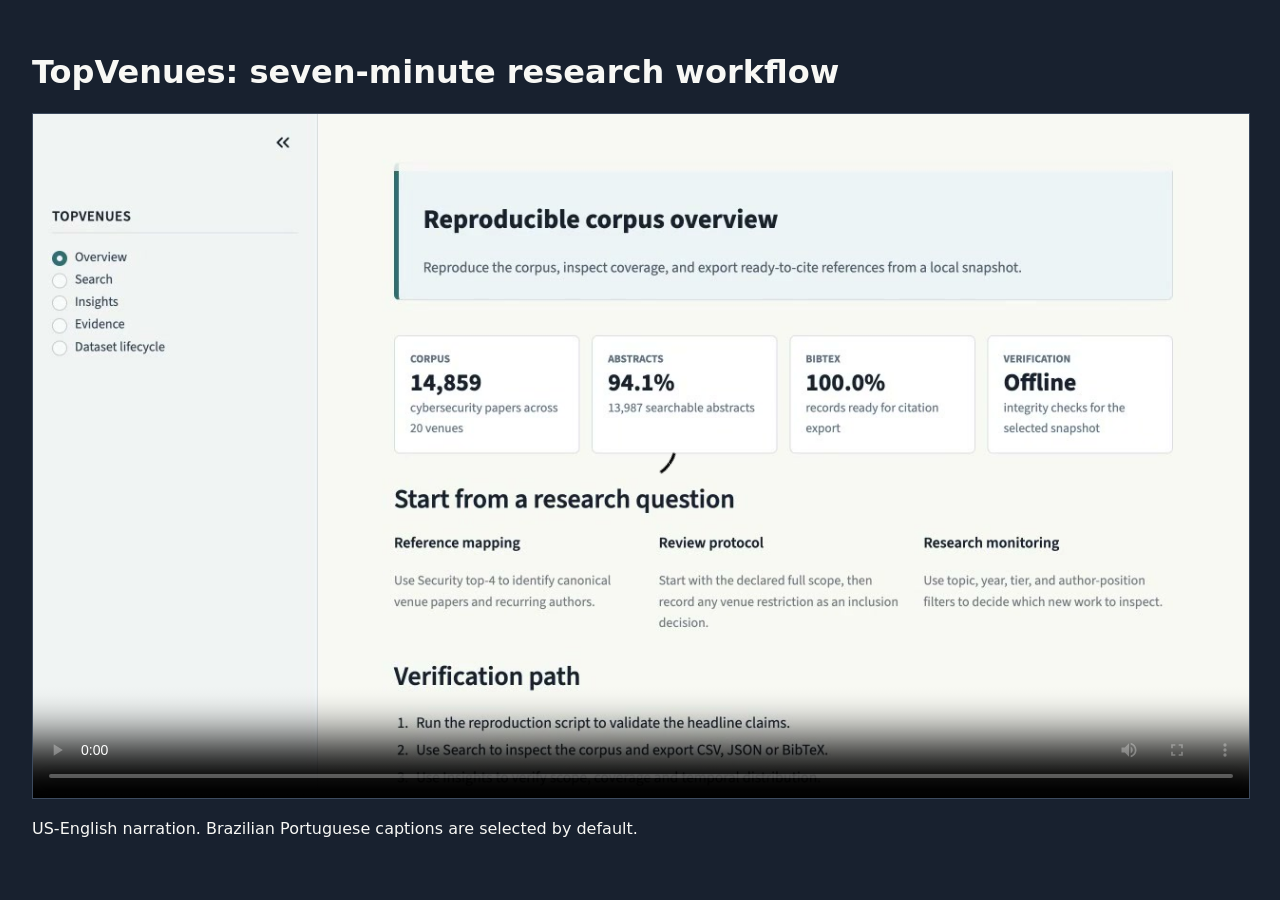
==== docs/demo/index.html @ 68c6725f "Publish the seven-minute bilingual demonstration" ====
<!doctype html>
<html lang="en">
  <head>
    <meta charset="utf-8">
    <meta name="viewport" content="width=device-width, initial-scale=1">
    <title>TopVenues — seven-minute demonstration</title>
    <style>
      body { margin: 0; background: #18212f; color: #f8f8f5; font: 16px system-ui, sans-serif; }
      main { max-width: 1280px; margin: 0 auto; padding: 2rem; }
      video { width: 100%; border: 1px solid #3d4b5f; background: #000; }
      a { color: #9fd0d2; }
    </style>
  </head>
  <body>
    <main>
      <h1>TopVenues: seven-minute research workflow</h1>
      <video controls preload="metadata"
        poster="../assets/demos/posters/topvenues-sf-demo-v1.5.0.jpg">
        <source src="../assets/demos/topvenues-sf-demo-v1.5.0.mp4" type="video/mp4">
        <track kind="captions" srclang="pt-BR" label="Português (Brasil)" default
          src="../assets/demos/captions/topvenues-sf-demo-v1.5.0.pt-BR.vtt">
        <track kind="captions" srclang="en" label="English"
          src="../assets/demos/captions/topvenues-sf-demo-v1.5.0.en.vtt">
      </video>
      <p>US-English narration. Brazilian Portuguese captions are selected by default.</p>
    </main>
  </body>
</html>
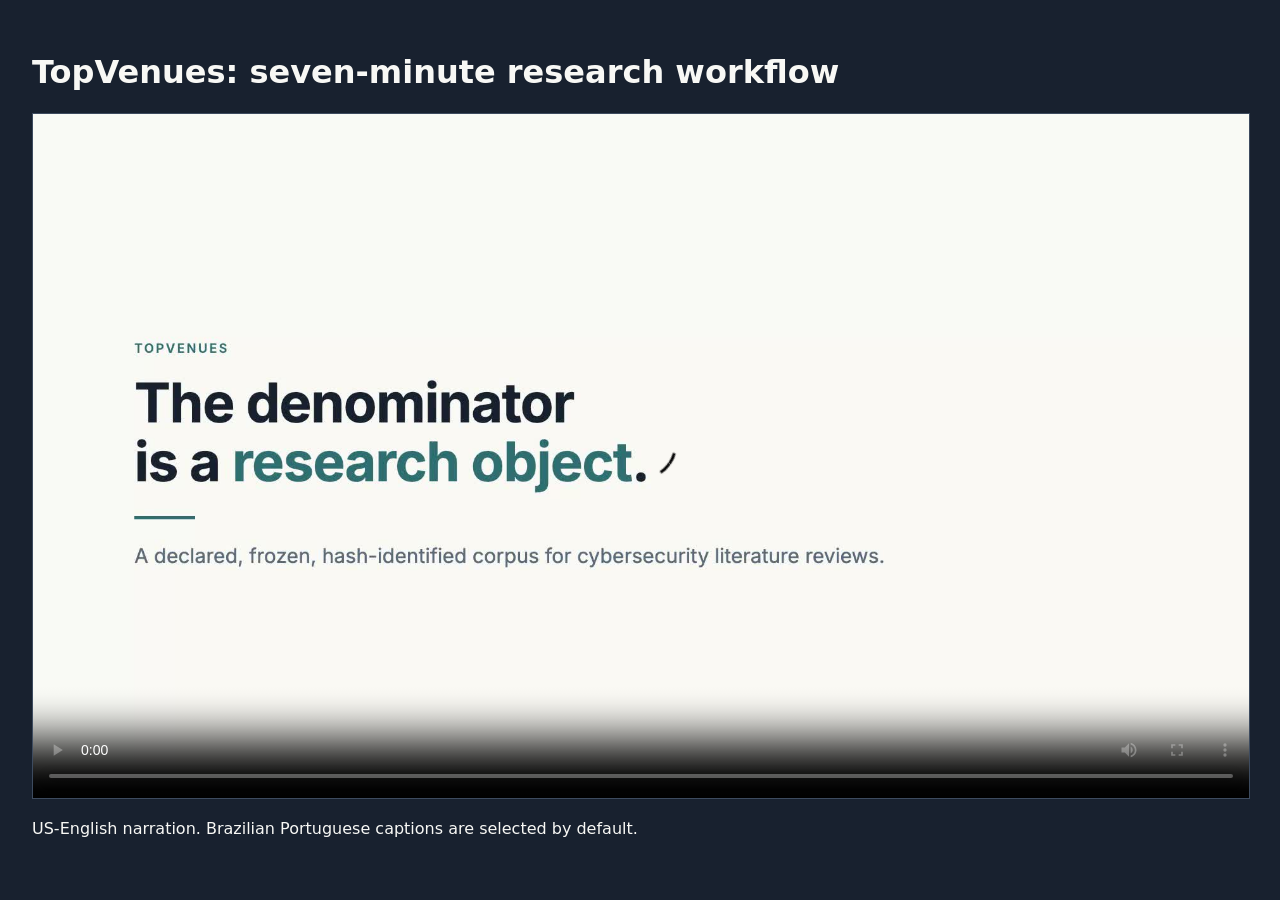
==== commit 1cbd72f8: "Replace the demonstration with one cut to the narration The published recording was the v1.5.0 captu" ====
--- a/docs/demo/index.html
+++ b/docs/demo/index.html
@@ -15,12 +15,12 @@
     <main>
       <h1>TopVenues: seven-minute research workflow</h1>
       <video controls preload="metadata"
-        poster="../assets/demos/posters/topvenues-sf-demo-v1.5.0.jpg">
-        <source src="../assets/demos/topvenues-sf-demo-v1.5.0.mp4" type="video/mp4">
+        poster="../assets/demos/posters/topvenues-demo-v1.5.9.jpg">
+        <source src="../assets/demos/topvenues-demo-v1.5.9.mp4" type="video/mp4">
         <track kind="captions" srclang="pt-BR" label="Português (Brasil)" default
-          src="../assets/demos/captions/topvenues-sf-demo-v1.5.0.pt-BR.vtt">
+          src="../assets/demos/captions/topvenues-demo-v1.5.9.pt-BR.vtt">
         <track kind="captions" srclang="en" label="English"
-          src="../assets/demos/captions/topvenues-sf-demo-v1.5.0.en.vtt">
+          src="../assets/demos/captions/topvenues-demo-v1.5.9.en.vtt">
       </video>
       <p>US-English narration. Brazilian Portuguese captions are selected by default.</p>
     </main>
